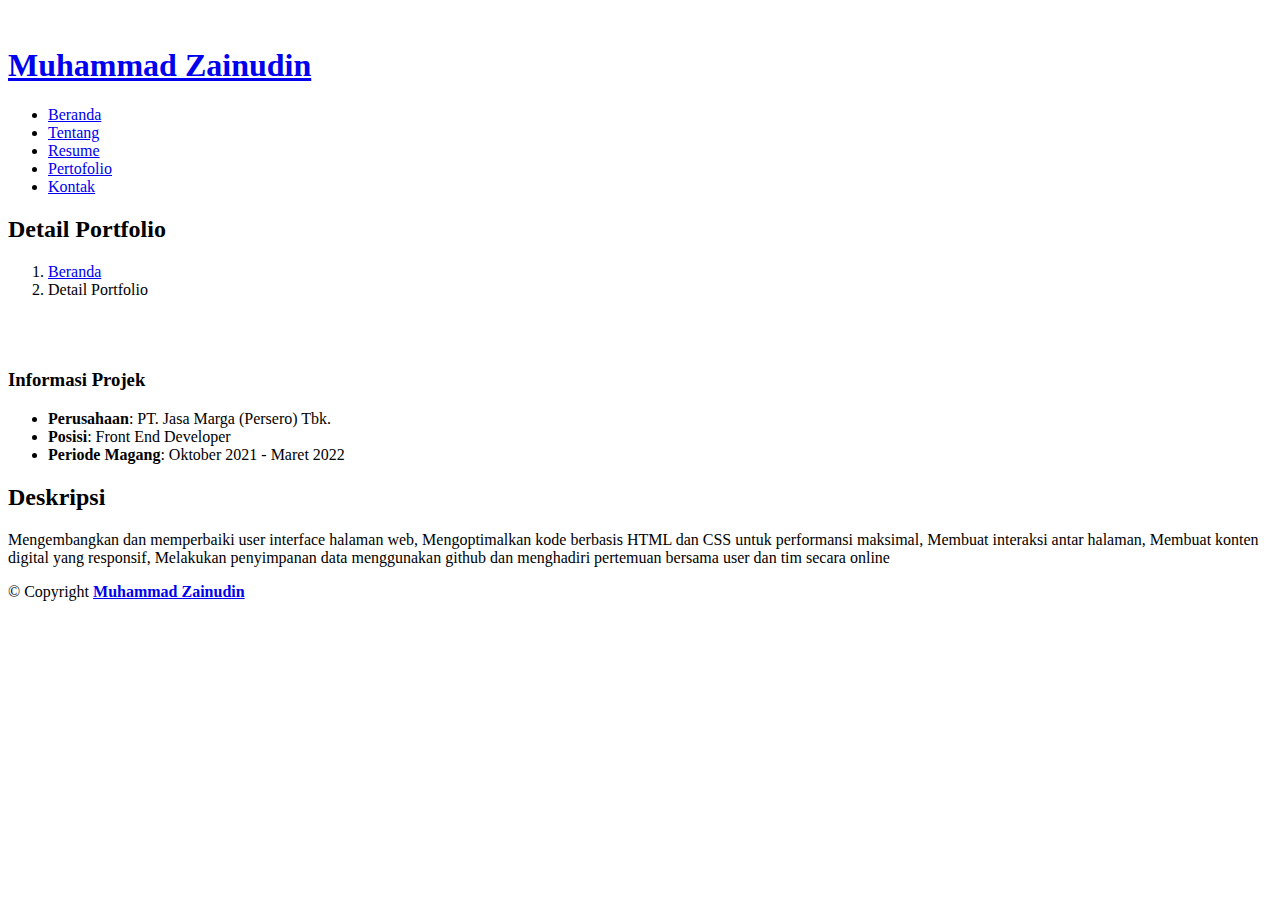
==== forms/portofolio.html @ 1289a793 "Menambahkan File Projek" ====
<!DOCTYPE html>
<html lang="en">
  <head>
    <meta charset="utf-8" />
    <meta content="width=device-width, initial-scale=1.0" name="viewport" />

    <title>Portfolio Details - iPortfolio Bootstrap Template</title>
    <meta content="" name="description" />
    <meta content="" name="keywords" />

    <!-- Favicons -->
    <link href="../assets/img/favicon.png" rel="icon" />
    <link href="../assets/img/apple-touch-icon.png" rel="apple-touch-icon" />

    <!-- Google Fonts -->
    <link href="https://fonts.googleapis.com/css?family=Open+Sans:300,300i,400,400i,600,600i,700,700i|Raleway:300,300i,400,400i,500,500i,600,600i,700,700i|Poppins:300,300i,400,400i,500,500i,600,600i,700,700i" rel="stylesheet" />

    <!-- Vendor CSS Files -->
    <link href="../assets/vendor/aos/aos.css" rel="stylesheet" />
    <link href="../assets/vendor/bootstrap/css/bootstrap.min.css" rel="stylesheet" />
    <link href="../assets/vendor/bootstrap-icons/bootstrap-icons.css" rel="stylesheet" />
    <link href="../assets/vendor/boxicons/css/boxicons.min.css" rel="stylesheet" />
    <link href="../assets/vendor/glightbox/css/glightbox.min.css" rel="stylesheet" />
    <link href="../assets/vendor/swiper/swiper-bundle.min.css" rel="stylesheet" />

    <!-- Template Main CSS File -->
    <link href="../assets/css/style.css" rel="stylesheet" />

    <!-- =======================================================
  * Template Name: iPortfolio
  * Updated: Jul 27 2023 with Bootstrap v5.3.1
  * Template URL: https://bootstrapmade.com/iportfolio-bootstrap-portfolio-websites-template/
  * Author: BootstrapMade.com
  * License: https://bootstrapmade.com/license/
  ======================================================== -->
  </head>

  <body>
    <!-- ======= Mobile nav toggle button ======= -->
    <i class="bi bi-list mobile-nav-toggle d-xl-none"></i>

   
    <!-- ======= Header ======= -->
    <header id="header">
      <div class="d-flex flex-column">
        <div class="profile">
          <img src="../assets/img/pas.jpg" alt="" class="img-fluid rounded-circle" />
          <h1 class="text-light fs-4"><a href="../index.html">Muhammad Zainudin</a></h1>
          <div class="social-links mt-3 text-center">
            <a href="https://www.youtube.com/NodiOfficial"class="youtube"><i class="bi bi-youtube"></i></a>
            <a href="https://www.tiktok.com/@zainudin_nd" class="tiktok"><i class="bi bi-tiktok"></i></a>
            <a href="https://www.instagram.com/muhzai322" class="instagram"><i class="bx bxl-instagram"></i></a>
            <a href="https://www.github.com/zainudin322" class="github"><i class="bi bi-github"></i></a>
            <a href="https://www.linkedin.com/in/muhammad-zainudin-221974223" class="linkedin"><i class="bx bxl-linkedin"></i></a>
          </div>
        </div>

        <nav id="navbar" class="nav-menu navbar">
            <ul>
              <li>
                <a href="#hero" class="nav-link scrollto"><i class="bx bx-home"></i> <span>Beranda</span></a>
              </li>
              <li>
                <a href="#about" class="nav-link scrollto"><i class="bx bx-user"></i> <span>Tentang</span></a>
              </li>
              <li>
                <a href="#resume" class="nav-link scrollto"><i class="bi bi-journal-bookmark-fill"></i> <span>Resume</span></a>
              </li>
              <li>
                <a href="#portfolio" class="nav-link scrollto active"><i class="bi bi-layers-half"></i></i> <span>Pertofolio</span></a>
              </li>
              <li>
                <a href="#contact" class="nav-link scrollto"><i class="bx bx-envelope"></i> <span>Kontak</span></a>
              </li>
            </ul>
          </nav>
        <!-- .nav-menu -->
      </div>
    </header>
    <!-- End Header -->

    <main id="main">
      <!-- ======= Breadcrumbs ======= -->
      <section id="breadcrumbs" class="breadcrumbs">
        <div class="container">
          <div class="d-flex justify-content-between align-items-center">
            <h2>Detail Portfolio</h2>
            <ol>
              <li><a href="../index.html">Beranda</a></li>
              <li>Detail Portfolio</li>
            </ol>
          </div>
        </div>
      </section>
      <!-- End Breadcrumbs -->

      <!-- ======= Portfolio Details Section ======= -->
      <section id="portfolio-details" class="portfolio-details">
        <div class="container">
          <div class="row gy-4">
            <div class="col-lg-8">
              <div class="portfolio-details-slider swiper">
                <div class="swiper-wrapper align-items-center">
                  <div class="swiper-slide">
                    <img src="../assets/img/project/1.png" alt="" />
                  </div>

                  <div class="swiper-slide">
                    <img src="../assets/img/project/2.png" alt="" />
                  </div>

                </div>
                <div class="swiper-pagination"></div>
              </div>
            </div>

            <div class="col-lg-4">
              <div class="portfolio-info">
                <h3>Informasi Projek</h3>
                <ul>
                  <li><strong>Perusahaan</strong>: PT. Jasa Marga (Persero) Tbk.</li>
                  <li><strong>Posisi</strong>: Front End Developer</li>
                  <li><strong>Periode Magang</strong>: Oktober 2021 - Maret 2022</li>
                </ul>
              </div>
              <div class="portfolio-description justify-content-between">
                <h2>Deskripsi</h2>
                <p>
                    Mengembangkan dan memperbaiki user interface halaman web, Mengoptimalkan kode berbasis HTML dan CSS untuk performansi maksimal,
                    Membuat interaksi antar halaman, Membuat konten digital yang responsif, Melakukan penyimpanan data menggunakan github dan menghadiri pertemuan bersama user dan tim secara online
                </p>
              </div>
            </div>
          </div>
        </div>
      </section>
      <!-- End Portfolio Details Section -->
    </main>
    <!-- End #main -->
 <!-- ======= Footer ======= -->
 <footer id="footer">
  <div class="container">
    <div class="copyright">
      &copy; Copyright <strong><span class="fs-9"> <a href="https://www.canva.com/design/DAFdpXC5weo/4DCiro9q62tIrYrpuPxmnA/view?utm_content=DAFdpXC5weo&utm_campaign=designshare&utm_medium=link&utm_source=publishsharelink" class="fs-9 text-light">Muhammad Zainudin</span></strong></a>
    </div>
    <!-- <div class="credits"> -->
      <!-- All the links in the footer should remain intact. -->
      <!-- You can delete the links only if you purchased the pro version. -->
      <!-- Licensing information: https://bootstrapmade.com/license/ -->
      <!-- Purchase the pro version with working PHP/AJAX contact form: https://bootstrapmade.com/iportfolio-bootstrap-portfolio-websites-template/ -->
      <!-- Designed by <a href="https://bootstrapmade.com/">BootstrapMade</a> -->
    <!-- </div> -->
  </div>
</footer>
<!-- End  Footer -->


    <a href="#" class="back-to-top d-flex align-items-center justify-content-center"><i class="bi bi-arrow-up-short"></i></a>

    <!-- Vendor JS Files -->
    <script src="../assets/vendor/purecounter/purecounter_vanilla.js"></script>
    <script src="../assets/vendor/aos/aos.js"></script>
    <script src="../assets/vendor/bootstrap/js/bootstrap.bundle.min.js"></script>
    <script src="../assets/vendor/glightbox/js/glightbox.min.js"></script>
    <script src="../assets/vendor/isotope-layout/isotope.pkgd.min.js"></script>
    <script src="../assets/vendor/swiper/swiper-bundle.min.js"></script>
    <script src="../assets/vendor/typed.js/typed.umd.js"></script>
    <script src="../assets/vendor/waypoints/noframework.waypoints.js"></script>
    <script src="../assets/vendor/php-email-form/validate.js"></script>

    <!-- Template Main JS File -->
    <script src="../assets/js/main.js"></script>
  </body>
</html>
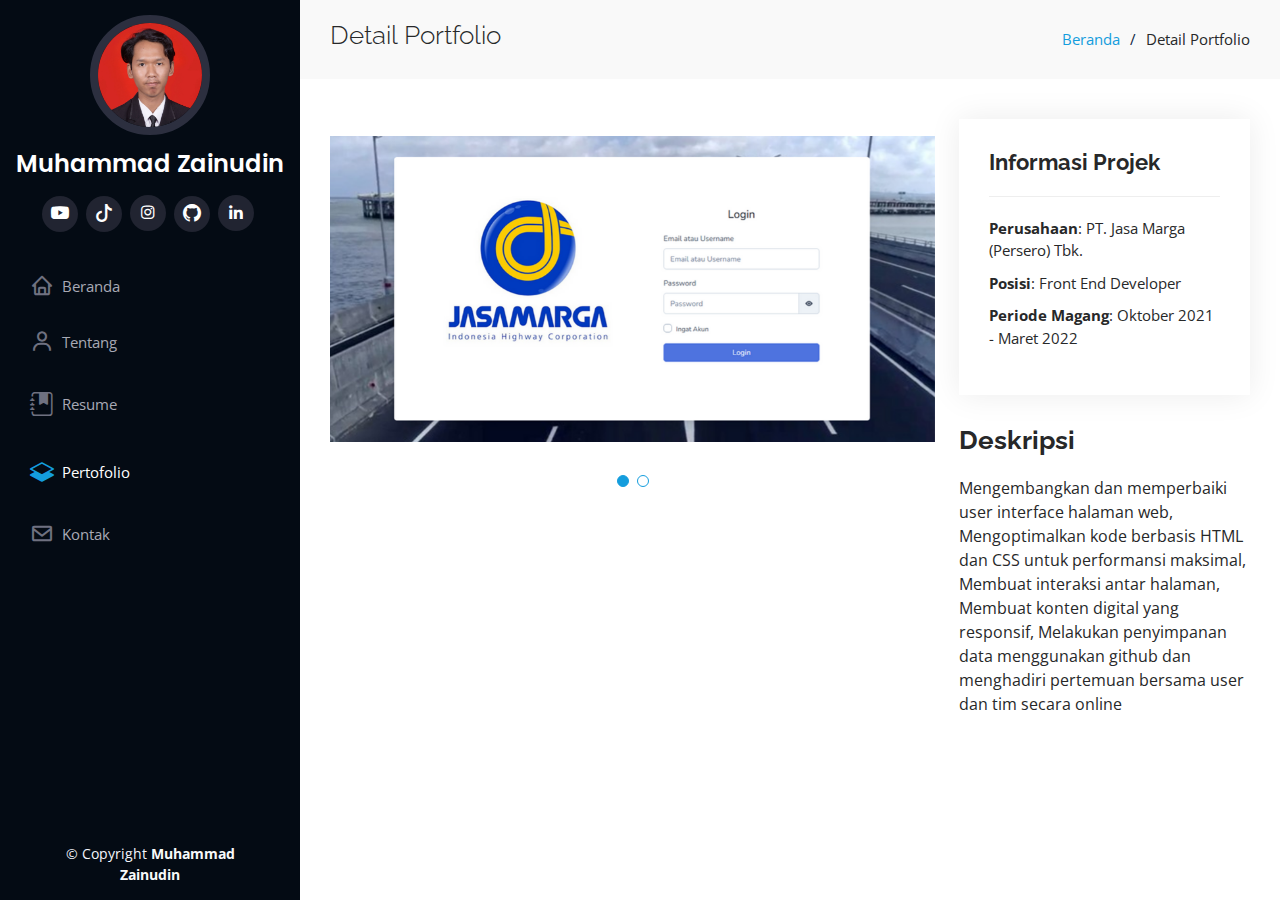
==== commit 85b1fe64: "Update portofolio.html" ====
--- a/forms/portofolio.html
+++ b/forms/portofolio.html
@@ -44,7 +44,7 @@
     <header id="header">
       <div class="d-flex flex-column">
         <div class="profile">
-          <img src="../assets/img/pas.jpg" alt="" class="img-fluid rounded-circle" />
+          <img src="../assets/img/Pas.jpg" alt="" class="img-fluid rounded-circle" />
           <h1 class="text-light fs-4"><a href="../index.html">Muhammad Zainudin</a></h1>
           <div class="social-links mt-3 text-center">
             <a href="https://www.youtube.com/NodiOfficial"class="youtube"><i class="bi bi-youtube"></i></a>
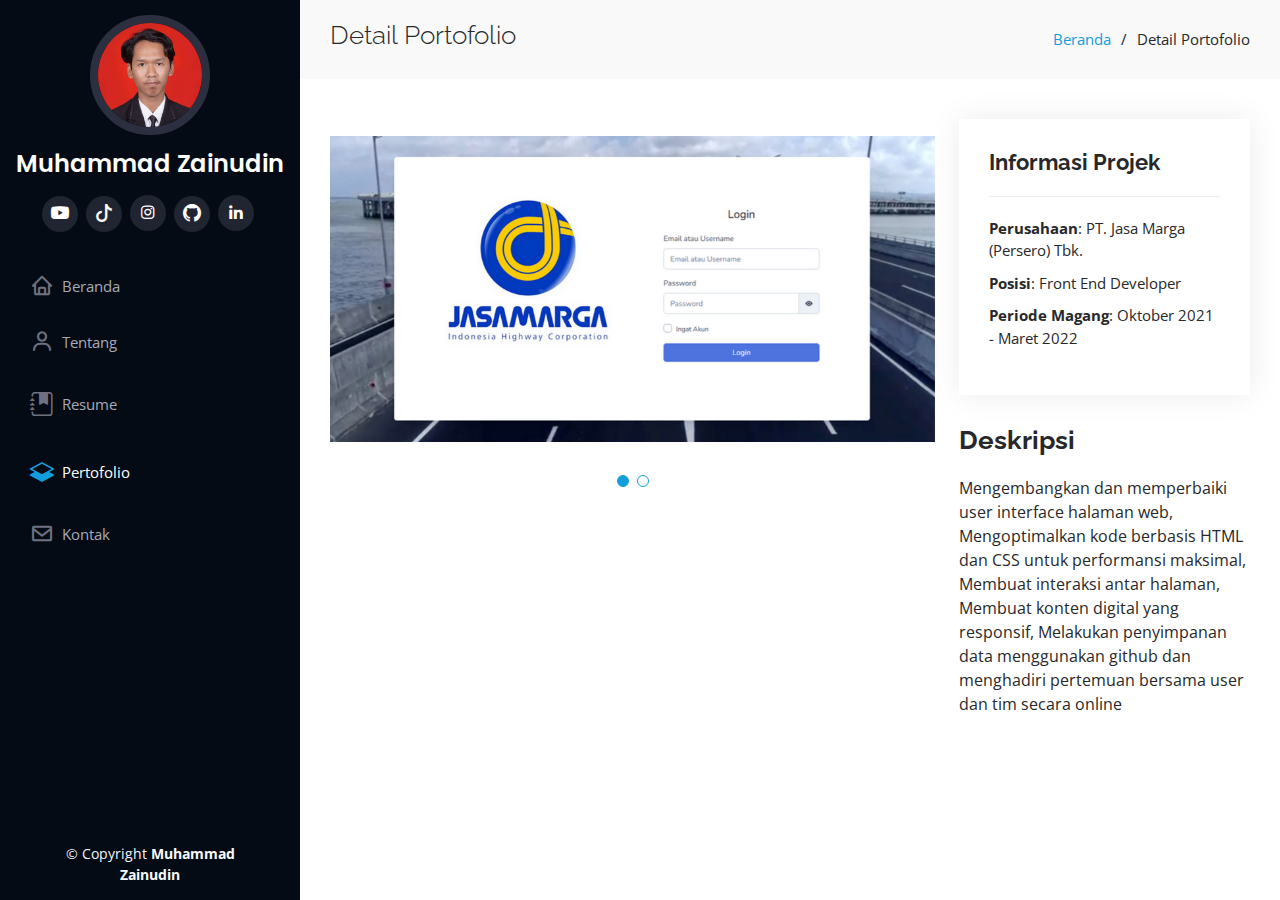
==== commit d41ca04d: "Update portofolio.html" ====
--- a/forms/portofolio.html
+++ b/forms/portofolio.html
@@ -4,7 +4,7 @@
     <meta charset="utf-8" />
     <meta content="width=device-width, initial-scale=1.0" name="viewport" />
 
-    <title>Portfolio Details - iPortfolio Bootstrap Template</title>
+    <title>Curriculum Vitae</title>
     <meta content="" name="description" />
     <meta content="" name="keywords" />
 
@@ -84,10 +84,10 @@
       <section id="breadcrumbs" class="breadcrumbs">
         <div class="container">
           <div class="d-flex justify-content-between align-items-center">
-            <h2>Detail Portfolio</h2>
+            <h2>Detail Portofolio</h2>
             <ol>
               <li><a href="../index.html">Beranda</a></li>
-              <li>Detail Portfolio</li>
+              <li>Detail Portofolio</li>
             </ol>
           </div>
         </div>
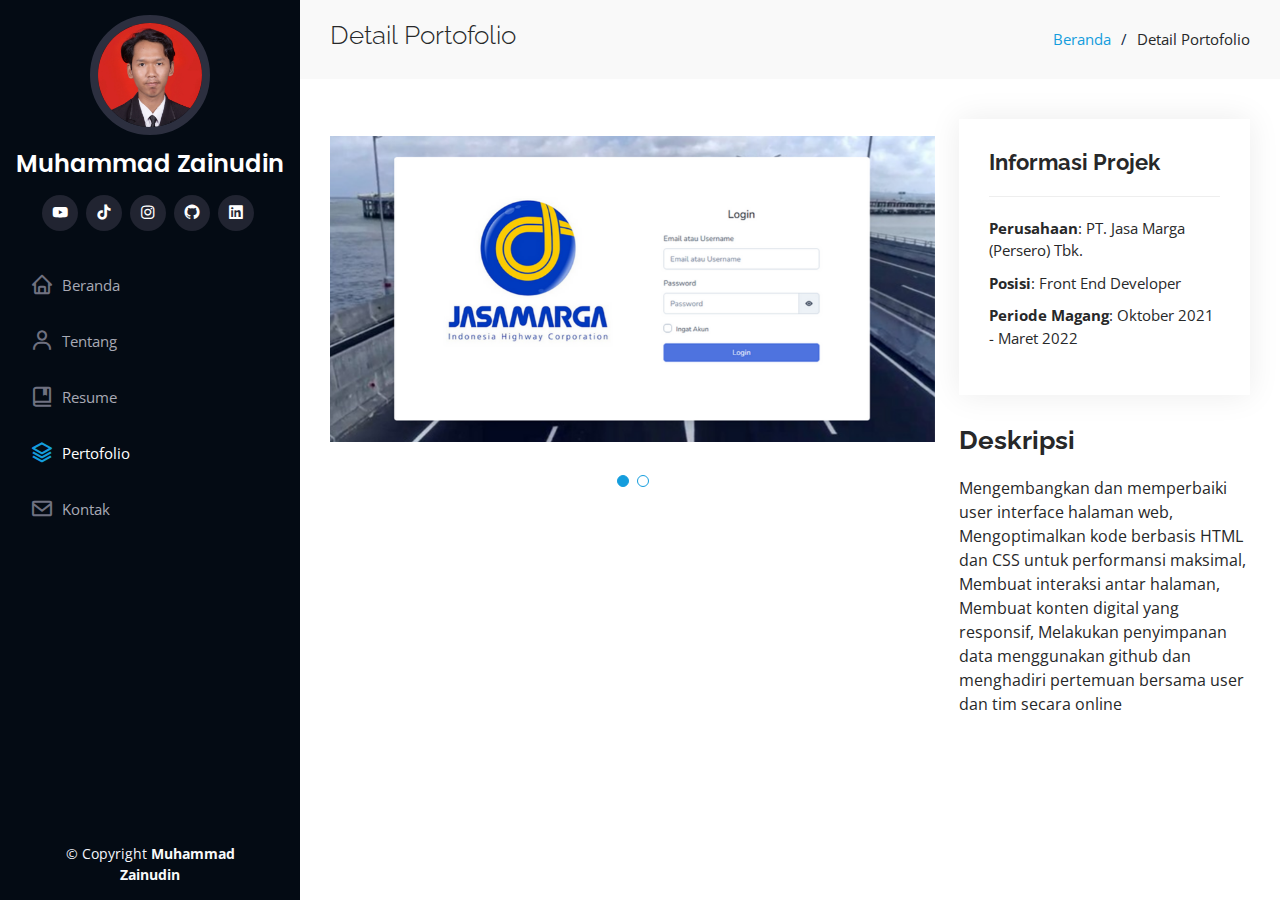
==== commit f5af0e7b: "Memperbaiki Typo" ====
--- a/forms/portofolio.html
+++ b/forms/portofolio.html
@@ -9,8 +9,8 @@
     <meta content="" name="keywords" />
 
     <!-- Favicons -->
-    <link href="../assets/img/favicon.png" rel="icon" />
-    <link href="../assets/img/apple-touch-icon.png" rel="apple-touch-icon" />
+    <link rel="shortcut icon" type=" assets/img/png " href=" assets/img/baru.png " style="max-height: 200px; max-width: 200px;"/>
+    <link href="assets/img/baru.png" rel="baru" />
 
     <!-- Google Fonts -->
     <link href="https://fonts.googleapis.com/css?family=Open+Sans:300,300i,400,400i,600,600i,700,700i|Raleway:300,300i,400,400i,500,500i,600,600i,700,700i|Poppins:300,300i,400,400i,500,500i,600,600i,700,700i" rel="stylesheet" />
@@ -47,11 +47,11 @@
           <img src="../assets/img/Pas.jpg" alt="" class="img-fluid rounded-circle" />
           <h1 class="text-light fs-4"><a href="../index.html">Muhammad Zainudin</a></h1>
           <div class="social-links mt-3 text-center">
-            <a href="https://www.youtube.com/NodiOfficial"class="youtube"><i class="bi bi-youtube"></i></a>
-            <a href="https://www.tiktok.com/@zainudin_nd" class="tiktok"><i class="bi bi-tiktok"></i></a>
-            <a href="https://www.instagram.com/muhzai322" class="instagram"><i class="bx bxl-instagram"></i></a>
-            <a href="https://www.github.com/zainudin322" class="github"><i class="bi bi-github"></i></a>
-            <a href="https://www.linkedin.com/in/muhammad-zainudin-221974223" class="linkedin"><i class="bx bxl-linkedin"></i></a>
+            <a href="https://www.youtube.com/NodiOfficial"class="youtube"><i class='bx bxl-youtube' ></i></a>
+            <a href="https://www.tiktok.com/@zainudin_nd" class="tiktok"><i class='bx bxl-tiktok' ></i></a>
+            <a href="https://www.instagram.com/muhzai322" class="instagram"><i class='bx bxl-instagram' ></i></a>
+            <a href="https://www.github.com/zainudin322" class="github"><i class='bx bxl-github' ></i></a>
+            <a href="https://www.linkedin.com/in/muhammad-zainudin-221974223" class="linkedin"><i class='bx bxl-linkedin-square'></i></a>
           </div>
         </div>
 
@@ -64,10 +64,10 @@
                 <a href="#about" class="nav-link scrollto"><i class="bx bx-user"></i> <span>Tentang</span></a>
               </li>
               <li>
-                <a href="#resume" class="nav-link scrollto"><i class="bi bi-journal-bookmark-fill"></i> <span>Resume</span></a>
+                <a href="#resume" class="nav-link scrollto"><i class='bx bx-book-bookmark'></i><span>Resume</span></a>
               </li>
               <li>
-                <a href="#portfolio" class="nav-link scrollto active"><i class="bi bi-layers-half"></i></i> <span>Pertofolio</span></a>
+                <a href="#portfolio" class="nav-link scrollto active"><i class='bx bx-layer'></i><span>Pertofolio</span></a>
               </li>
               <li>
                 <a href="#contact" class="nav-link scrollto"><i class="bx bx-envelope"></i> <span>Kontak</span></a>
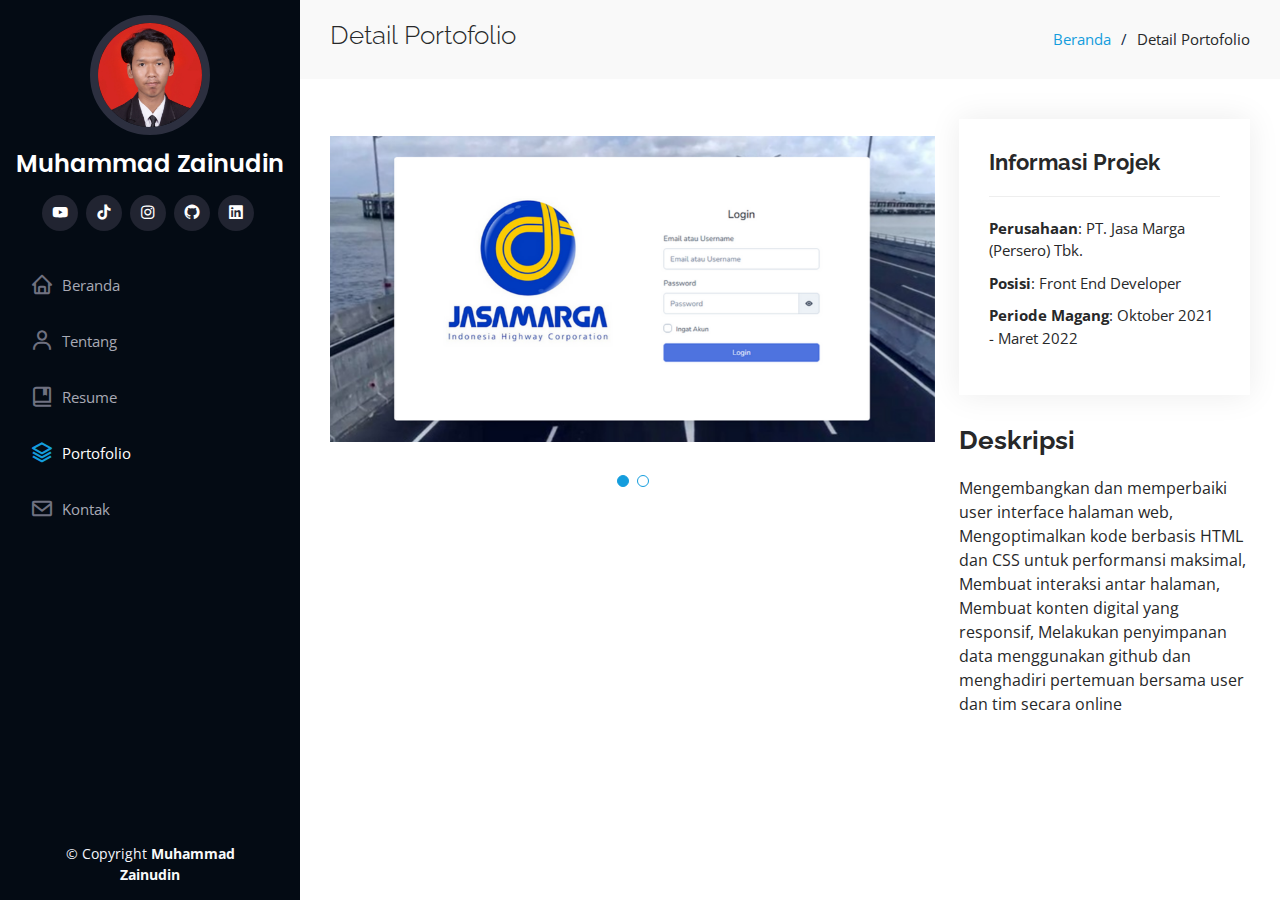
==== commit 9a52c7b8: "Perbaiki typo" ====
--- a/forms/portofolio.html
+++ b/forms/portofolio.html
@@ -9,8 +9,8 @@
     <meta content="" name="keywords" />
 
     <!-- Favicons -->
-    <link rel="shortcut icon" type=" assets/img/png " href=" assets/img/baru.png " style="max-height: 200px; max-width: 200px;"/>
-    <link href="assets/img/baru.png" rel="baru" />
+    <link rel="shortcut icon" type="../assets/img/png " href=" ../assets/img/baru.png " style="max-height: 200px; max-width: 200px;"/>
+    <link href="../assets/img/baru.png" rel="baru" />
 
     <!-- Google Fonts -->
     <link href="https://fonts.googleapis.com/css?family=Open+Sans:300,300i,400,400i,600,600i,700,700i|Raleway:300,300i,400,400i,500,500i,600,600i,700,700i|Poppins:300,300i,400,400i,500,500i,600,600i,700,700i" rel="stylesheet" />
@@ -58,19 +58,19 @@
         <nav id="navbar" class="nav-menu navbar">
             <ul>
               <li>
-                <a href="#hero" class="nav-link scrollto"><i class="bx bx-home"></i> <span>Beranda</span></a>
+                <a href="../index.html" class="nav-link scrollto"><i class="bx bx-home"></i> <span>Beranda</span></a>
               </li>
               <li>
-                <a href="#about" class="nav-link scrollto"><i class="bx bx-user"></i> <span>Tentang</span></a>
+                <a href="" class="nav-link scrollto"><i class="bx bx-user"></i> <span>Tentang</span></a>
               </li>
               <li>
-                <a href="#resume" class="nav-link scrollto"><i class='bx bx-book-bookmark'></i><span>Resume</span></a>
+                <a href="" class="nav-link scrollto"><i class='bx bx-book-bookmark'></i> <span>Resume</span></a>
               </li>
               <li>
-                <a href="#portfolio" class="nav-link scrollto active"><i class='bx bx-layer'></i><span>Pertofolio</span></a>
+                <a href="" class="nav-link scrollto active"><i class='bx bx-layer'></i><span>Portofolio</span></a>
               </li>
               <li>
-                <a href="#contact" class="nav-link scrollto"><i class="bx bx-envelope"></i> <span>Kontak</span></a>
+                <a href="" class="nav-link scrollto"><i class="bx bx-envelope"></i> <span>Kontak</span></a>
               </li>
             </ul>
           </nav>
